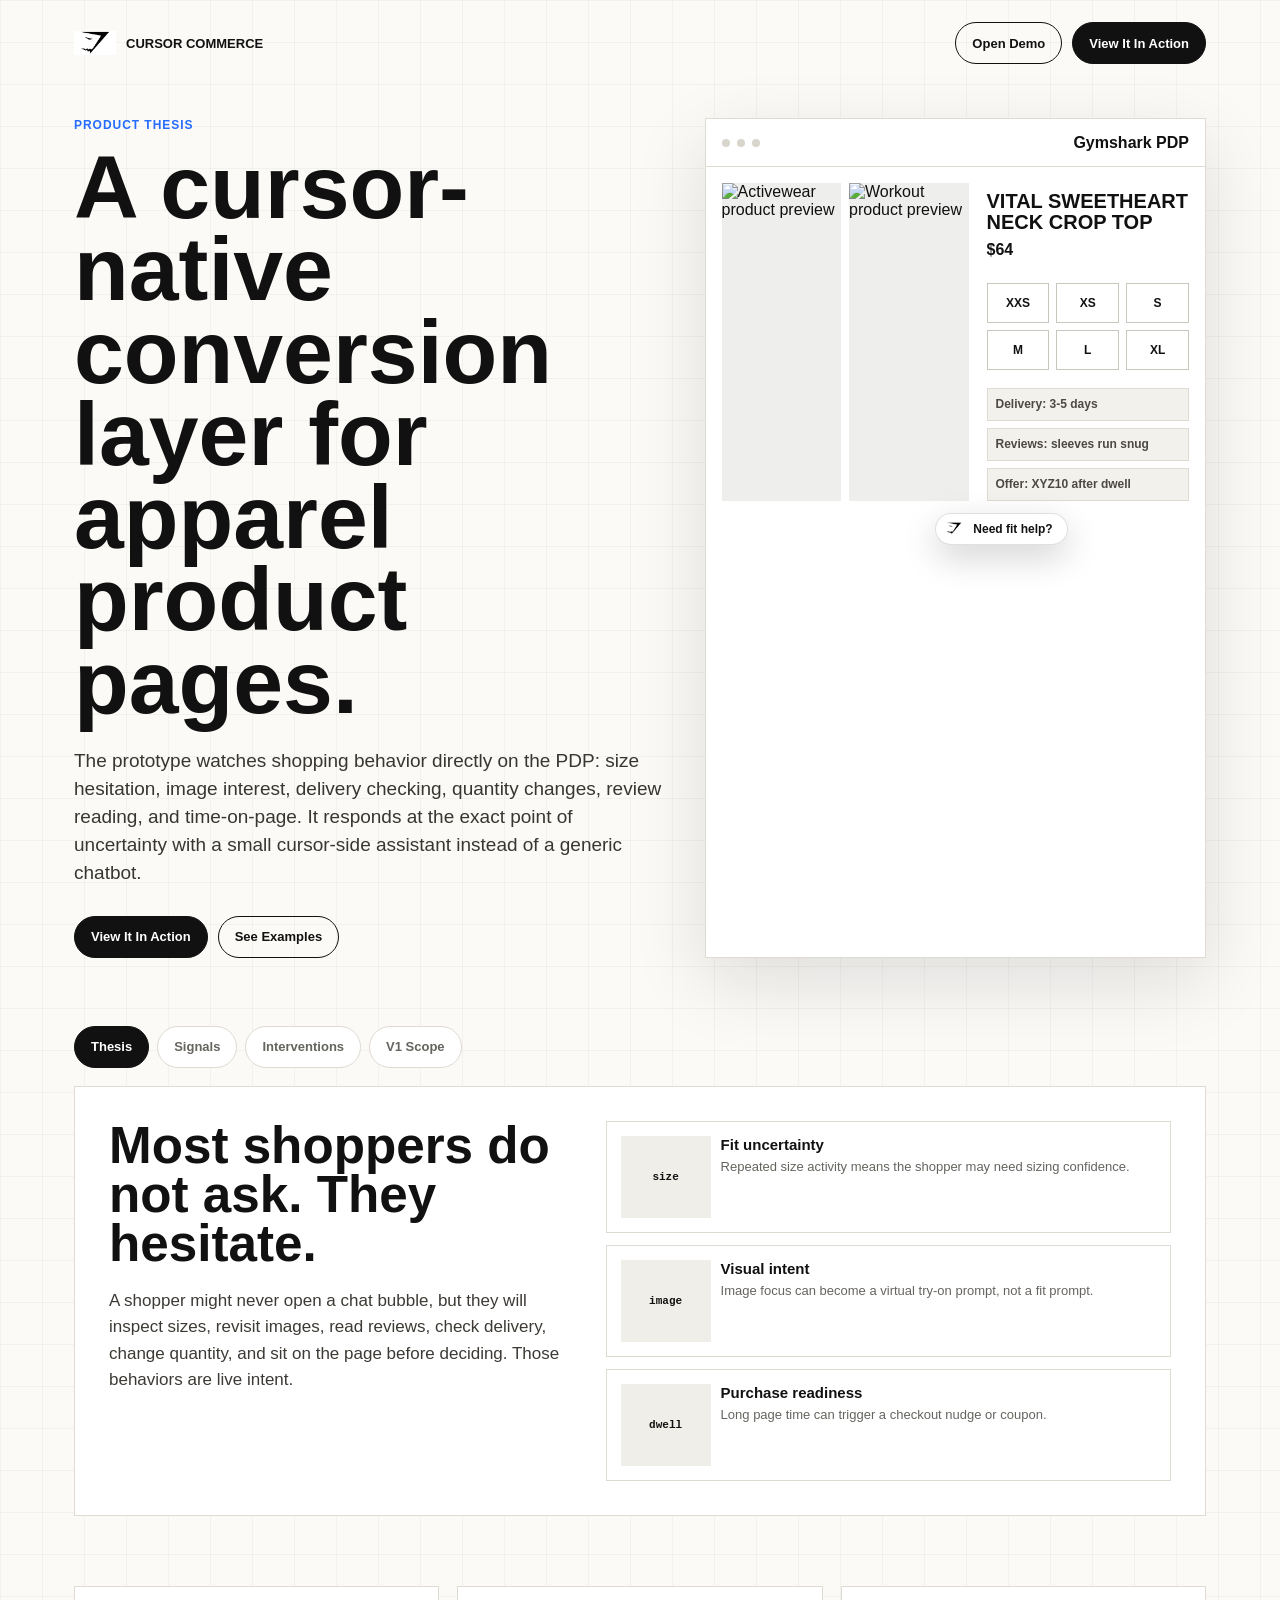
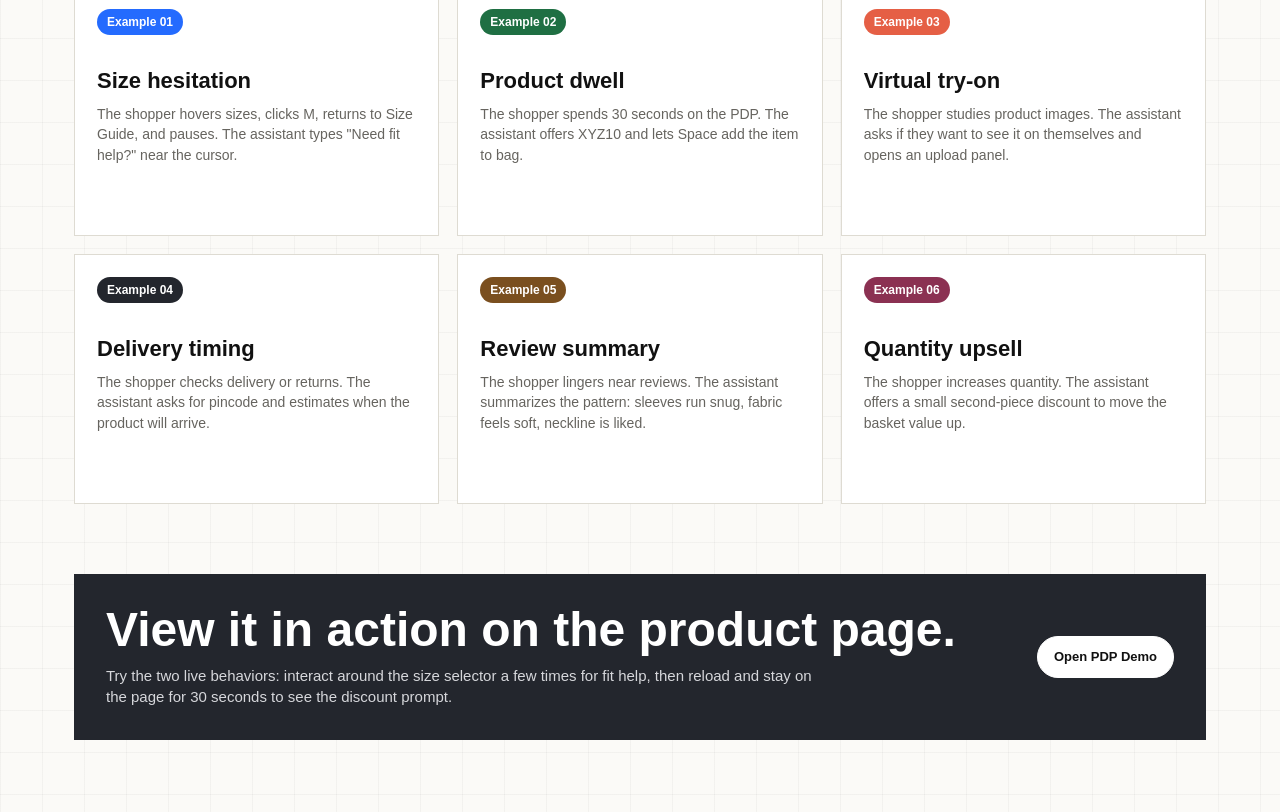
==== thesis.html @ b0675397 "Built MVP for cursor-native shopping assistant prototype with Codex" ====
<!doctype html>
<html lang="en">
  <head>
    <meta charset="utf-8" />
    <meta name="viewport" content="width=device-width, initial-scale=1" />
    <title>Cursor-Native Shopping Companion Thesis</title>
    <style>
      :root {
        --ink: #111111;
        --paper: #fbfaf7;
        --muted: #66645f;
        --line: #dedbd2;
        --blue: #246bfe;
        --green: #1f6f43;
        --coral: #e55f45;
        --charcoal: #23262d;
      }

      * {
        box-sizing: border-box;
      }

      body {
        background:
          linear-gradient(90deg, rgba(17, 17, 17, 0.035) 1px, transparent 1px),
          linear-gradient(rgba(17, 17, 17, 0.035) 1px, transparent 1px),
          var(--paper);
        background-size: 42px 42px;
        color: var(--ink);
        font-family: "Avenir Next", "Helvetica Neue", Helvetica, sans-serif;
        margin: 0;
      }

      a {
        color: inherit;
        text-decoration: none;
      }

      .shell {
        margin: 0 auto;
        max-width: 1180px;
        padding: 22px 24px 72px;
      }

      .nav {
        align-items: center;
        display: flex;
        justify-content: space-between;
        margin-bottom: 54px;
      }

      .brand {
        align-items: center;
        display: flex;
        gap: 10px;
        font-size: 13px;
        font-weight: 900;
        letter-spacing: 0;
        text-transform: uppercase;
      }

      .brand img {
        height: 28px;
        object-fit: contain;
        width: 42px;
      }

      .nav-actions {
        align-items: center;
        display: flex;
        gap: 10px;
      }

      .button {
        align-items: center;
        border: 1px solid var(--ink);
        border-radius: 999px;
        display: inline-flex;
        font-size: 13px;
        font-weight: 850;
        height: 42px;
        justify-content: center;
        letter-spacing: 0;
        padding: 0 16px;
      }

      .button.primary {
        background: var(--ink);
        color: #ffffff;
      }

      .hero {
        display: grid;
        gap: 42px;
        grid-template-columns: minmax(0, 1.08fr) minmax(320px, 0.92fr);
        margin-bottom: 68px;
      }

      .eyebrow {
        color: var(--blue);
        font-size: 12px;
        font-weight: 900;
        letter-spacing: 0.08em;
        margin: 0 0 14px;
        text-transform: uppercase;
      }

      h1 {
        font-size: clamp(46px, 7vw, 92px);
        letter-spacing: 0;
        line-height: 0.92;
        margin: 0;
        max-width: 850px;
      }

      .hero-copy {
        color: #383631;
        font-size: 19px;
        line-height: 1.48;
        margin: 24px 0 0;
        max-width: 710px;
      }

      .hero-actions {
        display: flex;
        flex-wrap: wrap;
        gap: 10px;
        margin-top: 28px;
      }

      .stage {
        background: #ffffff;
        border: 1px solid var(--line);
        box-shadow: 0 24px 70px rgba(17, 17, 17, 0.12);
        min-height: 500px;
        overflow: hidden;
        position: relative;
      }

      .stage-header {
        align-items: center;
        border-bottom: 1px solid var(--line);
        display: flex;
        height: 48px;
        justify-content: space-between;
        padding: 0 16px;
      }

      .dots {
        display: flex;
        gap: 7px;
      }

      .dots span {
        background: #d8d5cc;
        border-radius: 999px;
        height: 8px;
        width: 8px;
      }

      .stage-body {
        display: grid;
        gap: 18px;
        grid-template-columns: 1fr 0.82fr;
        padding: 16px;
      }

      .mini-gallery {
        display: grid;
        gap: 8px;
        grid-template-columns: 1fr 1fr;
      }

      .mini-shot {
        background: #eeeeec;
        min-height: 188px;
        overflow: hidden;
      }

      .mini-shot img {
        display: block;
        height: 100%;
        object-fit: cover;
        width: 100%;
      }

      .mini-details {
        padding-top: 8px;
      }

      .mini-details h2 {
        font-size: 20px;
        letter-spacing: 0;
        line-height: 1.05;
        margin: 0 0 8px;
        text-transform: uppercase;
      }

      .mini-price {
        font-weight: 900;
        margin-bottom: 24px;
      }

      .mini-sizes {
        display: grid;
        gap: 7px;
        grid-template-columns: repeat(3, 1fr);
      }

      .mini-sizes span {
        align-items: center;
        border: 1px solid #c9c6bd;
        display: flex;
        font-size: 12px;
        font-weight: 900;
        height: 40px;
        justify-content: center;
      }

      .stage-metrics {
        display: grid;
        gap: 7px;
        margin-top: 18px;
      }

      .stage-metrics span {
        background: #f3f1eb;
        border: 1px solid var(--line);
        color: #4c4943;
        display: block;
        font-size: 12px;
        font-weight: 750;
        line-height: 1.25;
        padding: 8px;
      }

      .companion-demo {
        align-items: center;
        background: #ffffff;
        border: 1px solid rgba(0, 0, 0, 0.12);
        border-radius: 999px;
        box-shadow: 0 12px 34px rgba(0, 0, 0, 0.18);
        display: flex;
        gap: 8px;
        left: 46%;
        padding: 6px 14px 6px 7px;
        position: absolute;
        top: 47%;
      }

      .companion-demo img {
        height: 18px;
        object-fit: contain;
        width: 22px;
      }

      .companion-demo span {
        font-size: 12px;
        font-weight: 850;
        white-space: nowrap;
      }

      .tabs {
        margin-bottom: 70px;
      }

      .tab-list {
        display: flex;
        flex-wrap: wrap;
        gap: 8px;
        margin-bottom: 18px;
      }

      .tab-button {
        background: #ffffff;
        border: 1px solid var(--line);
        border-radius: 999px;
        color: var(--muted);
        cursor: pointer;
        font: inherit;
        font-size: 13px;
        font-weight: 850;
        height: 42px;
        padding: 0 16px;
      }

      .tab-button[aria-selected="true"] {
        background: var(--ink);
        border-color: var(--ink);
        color: #ffffff;
      }

      .tab-panel {
        background: #ffffff;
        border: 1px solid var(--line);
        display: grid;
        gap: 34px;
        grid-template-columns: minmax(0, 0.9fr) minmax(320px, 1.1fr);
        min-height: 430px;
        padding: 34px;
      }

      .tab-panel[hidden] {
        display: none;
      }

      .tab-panel h2,
      .section-title {
        font-size: clamp(30px, 4vw, 54px);
        letter-spacing: 0;
        line-height: 0.96;
        margin: 0;
      }

      .tab-panel p {
        color: #3d3a35;
        font-size: 17px;
        line-height: 1.55;
        margin: 20px 0 0;
      }

      .example-grid {
        display: grid;
        gap: 12px;
      }

      .example {
        border: 1px solid var(--line);
        display: grid;
        gap: 10px;
        grid-template-columns: 90px 1fr;
        min-height: 94px;
        padding: 14px;
      }

      .example code {
        align-items: center;
        background: #f0eee8;
        color: var(--ink);
        display: flex;
        font-family: "SF Mono", Consolas, monospace;
        font-size: 11px;
        font-weight: 800;
        justify-content: center;
        letter-spacing: 0;
        text-align: center;
      }

      .example strong {
        display: block;
        font-size: 15px;
        margin-bottom: 5px;
      }

      .example span {
        color: var(--muted);
        display: block;
        font-size: 13px;
        line-height: 1.38;
      }

      .playbook {
        display: grid;
        gap: 18px;
        grid-template-columns: repeat(3, minmax(0, 1fr));
        margin-bottom: 70px;
      }

      .play-card {
        background: #ffffff;
        border: 1px solid var(--line);
        min-height: 250px;
        padding: 22px;
      }

      .play-card b {
        align-items: center;
        border-radius: 999px;
        color: #ffffff;
        display: inline-flex;
        font-size: 12px;
        height: 26px;
        justify-content: center;
        margin-bottom: 34px;
        padding: 0 10px;
      }

      .play-card:nth-child(1) b {
        background: var(--blue);
      }

      .play-card:nth-child(2) b {
        background: var(--green);
      }

      .play-card:nth-child(3) b {
        background: var(--coral);
      }

      .play-card:nth-child(4) b {
        background: var(--charcoal);
      }

      .play-card:nth-child(5) b {
        background: #7a4f1f;
      }

      .play-card:nth-child(6) b {
        background: #8b3152;
      }

      .play-card h3 {
        font-size: 22px;
        letter-spacing: 0;
        line-height: 1.05;
        margin: 0 0 12px;
      }

      .play-card p {
        color: var(--muted);
        font-size: 14px;
        line-height: 1.48;
        margin: 0;
      }

      .action-band {
        align-items: center;
        background: var(--charcoal);
        color: #ffffff;
        display: grid;
        gap: 24px;
        grid-template-columns: minmax(0, 1fr) auto;
        padding: 32px;
      }

      .action-band h2 {
        font-size: clamp(28px, 4vw, 48px);
        letter-spacing: 0;
        line-height: 0.98;
        margin: 0;
      }

      .action-band p {
        color: #d6d7db;
        font-size: 15px;
        line-height: 1.45;
        margin: 12px 0 0;
        max-width: 720px;
      }

      .action-band .button {
        background: #ffffff;
        border-color: #ffffff;
        color: var(--ink);
      }

      @media (max-width: 900px) {
        .hero,
        .tab-panel,
        .action-band {
          grid-template-columns: 1fr;
        }

        .playbook {
          grid-template-columns: 1fr;
        }

        h1 {
          font-size: 52px;
        }
      }

      @media (max-width: 640px) {
        .shell {
          padding: 18px 14px 44px;
        }

        .nav {
          align-items: flex-start;
          gap: 14px;
          margin-bottom: 40px;
        }

        .nav-actions {
          align-items: stretch;
          flex-direction: column;
        }

        .stage-body {
          grid-template-columns: 1fr;
        }

        .tab-panel {
          padding: 22px;
        }

        .example {
          grid-template-columns: 1fr;
        }
      }
    </style>
  </head>
  <body>
    <main class="shell">
      <nav class="nav">
        <a class="brand" href="./thesis.html">
          <img src="./assets/gymshark.png" alt="" />
          <span>Cursor Commerce</span>
        </a>
        <div class="nav-actions">
          <a class="button" href="./demo-apparel-page.html">Open Demo</a>
          <a class="button primary" href="#view-action">View It In Action</a>
        </div>
      </nav>

      <section class="hero">
        <div>
          <p class="eyebrow">Product thesis</p>
          <h1>A cursor-native conversion layer for apparel product pages.</h1>
          <p class="hero-copy">
            The prototype watches shopping behavior directly on the PDP: size hesitation, image interest, delivery
            checking, quantity changes, review reading, and time-on-page. It responds at the exact point of uncertainty
            with a small cursor-side assistant instead of a generic chatbot.
          </p>
          <div class="hero-actions">
            <a class="button primary" href="./demo-apparel-page.html">View It In Action</a>
            <a class="button" href="#examples">See Examples</a>
          </div>
        </div>

        <div class="stage" aria-label="Shopping companion interface preview">
          <div class="stage-header">
            <div class="dots"><span></span><span></span><span></span></div>
            <strong>Gymshark PDP</strong>
          </div>
          <div class="stage-body">
            <div class="mini-gallery">
              <div class="mini-shot">
                <img alt="Activewear product preview" src="https://images.unsplash.com/photo-1518310383802-640c2de311b2?auto=format&fit=crop&w=640&q=80" />
              </div>
              <div class="mini-shot">
                <img alt="Workout product preview" src="https://images.unsplash.com/photo-1518611012118-696072aa579a?auto=format&fit=crop&w=640&q=80" />
              </div>
            </div>
            <div class="mini-details">
              <h2>Vital Sweetheart Neck Crop Top</h2>
              <div class="mini-price">$64</div>
              <div class="mini-sizes">
                <span>XXS</span>
                <span>XS</span>
                <span>S</span>
                <span>M</span>
                <span>L</span>
                <span>XL</span>
              </div>
              <div class="stage-metrics">
                <span>Delivery: 3-5 days</span>
                <span>Reviews: sleeves run snug</span>
                <span>Offer: XYZ10 after dwell</span>
              </div>
            </div>
          </div>
          <div class="companion-demo">
            <img src="./assets/gymshark.png" alt="" />
            <span>Need fit help?</span>
          </div>
        </div>
      </section>

      <section class="tabs" aria-label="Product thesis tabs">
        <div class="tab-list" role="tablist">
          <button class="tab-button" type="button" role="tab" aria-selected="true" aria-controls="tab-thesis" id="tab-button-thesis">Thesis</button>
          <button class="tab-button" type="button" role="tab" aria-selected="false" aria-controls="tab-signals" id="tab-button-signals">Signals</button>
          <button class="tab-button" type="button" role="tab" aria-selected="false" aria-controls="tab-interventions" id="tab-button-interventions">Interventions</button>
          <button class="tab-button" type="button" role="tab" aria-selected="false" aria-controls="tab-v1" id="tab-button-v1">V1 Scope</button>
        </div>

        <section class="tab-panel" id="tab-thesis" role="tabpanel" aria-labelledby="tab-button-thesis">
          <div>
            <h2>Most shoppers do not ask. They hesitate.</h2>
            <p>
              A shopper might never open a chat bubble, but they will inspect sizes, revisit images, read reviews,
              check delivery, change quantity, and sit on the page before deciding. Those behaviors are live intent.
            </p>
          </div>
          <div class="example-grid">
            <div class="example">
              <code>size</code>
              <div><strong>Fit uncertainty</strong><span>Repeated size activity means the shopper may need sizing confidence.</span></div>
            </div>
            <div class="example">
              <code>image</code>
              <div><strong>Visual intent</strong><span>Image focus can become a virtual try-on prompt, not a fit prompt.</span></div>
            </div>
            <div class="example">
              <code>dwell</code>
              <div><strong>Purchase readiness</strong><span>Long page time can trigger a checkout nudge or coupon.</span></div>
            </div>
          </div>
        </section>

        <section class="tab-panel" id="tab-signals" role="tabpanel" aria-labelledby="tab-button-signals" hidden>
          <div>
            <h2>The PDP is a map of intent signals.</h2>
            <p>
              We do not need screen vision for the first version. DOM events tell us enough: size hovers, image
              interest, delivery checks, quantity changes, review reading, and product dwell.
            </p>
          </div>
          <div class="example-grid">
            <div class="example">
              <code>size</code>
              <div><strong>Repeated size events</strong><span>Hover XS, click M, open Size Guide. Trigger fit help only inside this area.</span></div>
            </div>
            <div class="example">
              <code>try-on</code>
              <div><strong>Image focus</strong><span>Hover or click product images. Ask if they want to see the item on themselves.</span></div>
            </div>
            <div class="example">
              <code>ship</code>
              <div><strong>Delivery uncertainty</strong><span>Prompt for pincode when the shopper checks delivery or returns.</span></div>
            </div>
            <div class="example">
              <code>time</code>
              <div><strong>30-second product dwell</strong><span>If the shopper stays, offer a light discount nudge with XYZ10.</span></div>
            </div>
            <div class="example">
              <code>qty</code>
              <div><strong>Quantity change</strong><span>If they move to two pieces, offer a second-item discount.</span></div>
            </div>
          </div>
        </section>

        <section class="tab-panel" id="tab-interventions" role="tabpanel" aria-labelledby="tab-button-interventions" hidden>
          <div>
            <h2>Each intervention belongs to one zone.</h2>
            <p>
              The assistant should feel like a retail associate who knows when to speak softly. It should not interrupt
              every click, image view, or scroll. The message must match the part of the page the shopper is using.
            </p>
          </div>
          <div class="example-grid">
            <div class="example">
              <code>fit</code>
              <div><strong>"Need fit help?"</strong><span>Appears only after repeated behavior around size selectors or the size guide.</span></div>
            </div>
            <div class="example">
              <code>try-on</code>
              <div><strong>"Want to see it on yourself?"</strong><span>Appears around product images, then opens upload-based try-on.</span></div>
            </div>
            <div class="example">
              <code>offer</code>
              <div><strong>"Take XYZ10 for 10% off."</strong><span>Appears after 30 seconds on the page, then Space adds the product to bag.</span></div>
            </div>
            <div class="example">
              <code>ship</code>
              <div><strong>"Check delivery timing?"</strong><span>Appears around delivery/returns and asks for pincode.</span></div>
            </div>
            <div class="example">
              <code>review</code>
              <div><strong>"Want the review pattern?"</strong><span>Summarizes common fit complaints and quality signals.</span></div>
            </div>
          </div>
        </section>

        <section class="tab-panel" id="tab-v1" role="tabpanel" aria-labelledby="tab-button-v1" hidden>
          <div>
            <h2>Scope it as a sequence of buying moments.</h2>
            <p>
              The first version should prove that the assistant can wait, notice, and intervene with the right action.
              From there, expand by adding one more shopper uncertainty at a time.
            </p>
          </div>
          <div class="example-grid">
            <div class="example">
              <code>V1</code>
              <div><strong>Size help</strong><span>Repeated size-area behavior opens fit guidance through the assistant drawer.</span></div>
            </div>
            <div class="example">
              <code>V1</code>
              <div><strong>Try-on prompt</strong><span>Product image attention opens a local upload preview for virtual try-on.</span></div>
            </div>
            <div class="example">
              <code>V1</code>
              <div><strong>Discount after dwell</strong><span>30 seconds on the product page triggers XYZ10 and Space adds to bag.</span></div>
            </div>
            <div class="example">
              <code>V2</code>
              <div><strong>Delivery, review, quantity</strong><span>Add pincode timing, review summaries, and second-item upsell prompts.</span></div>
            </div>
          </div>
        </section>
      </section>

      <section class="playbook" id="examples">
        <article class="play-card">
          <b>Example 01</b>
          <h3>Size hesitation</h3>
          <p>The shopper hovers sizes, clicks M, returns to Size Guide, and pauses. The assistant types "Need fit help?" near the cursor.</p>
        </article>
        <article class="play-card">
          <b>Example 02</b>
          <h3>Product dwell</h3>
          <p>The shopper spends 30 seconds on the PDP. The assistant offers XYZ10 and lets Space add the item to bag.</p>
        </article>
        <article class="play-card">
          <b>Example 03</b>
          <h3>Virtual try-on</h3>
          <p>The shopper studies product images. The assistant asks if they want to see it on themselves and opens an upload panel.</p>
        </article>
        <article class="play-card">
          <b>Example 04</b>
          <h3>Delivery timing</h3>
          <p>The shopper checks delivery or returns. The assistant asks for pincode and estimates when the product will arrive.</p>
        </article>
        <article class="play-card">
          <b>Example 05</b>
          <h3>Review summary</h3>
          <p>The shopper lingers near reviews. The assistant summarizes the pattern: sleeves run snug, fabric feels soft, neckline is liked.</p>
        </article>
        <article class="play-card">
          <b>Example 06</b>
          <h3>Quantity upsell</h3>
          <p>The shopper increases quantity. The assistant offers a small second-piece discount to move the basket value up.</p>
        </article>
      </section>

      <section class="action-band" id="view-action">
        <div>
          <h2>View it in action on the product page.</h2>
          <p>
            Try the two live behaviors: interact around the size selector a few times for fit help, then reload and stay
            on the page for 30 seconds to see the discount prompt.
          </p>
        </div>
        <a class="button" href="./demo-apparel-page.html">Open PDP Demo</a>
      </section>
    </main>

    <script>
      const tabButtons = [...document.querySelectorAll(".tab-button")];
      const panels = [...document.querySelectorAll(".tab-panel")];

      tabButtons.forEach((button) => {
        button.addEventListener("click", () => {
          tabButtons.forEach((item) => item.setAttribute("aria-selected", String(item === button)));
          panels.forEach((panel) => {
            panel.hidden = panel.id !== button.getAttribute("aria-controls");
          });
        });
      });
    </script>
  </body>
</html>
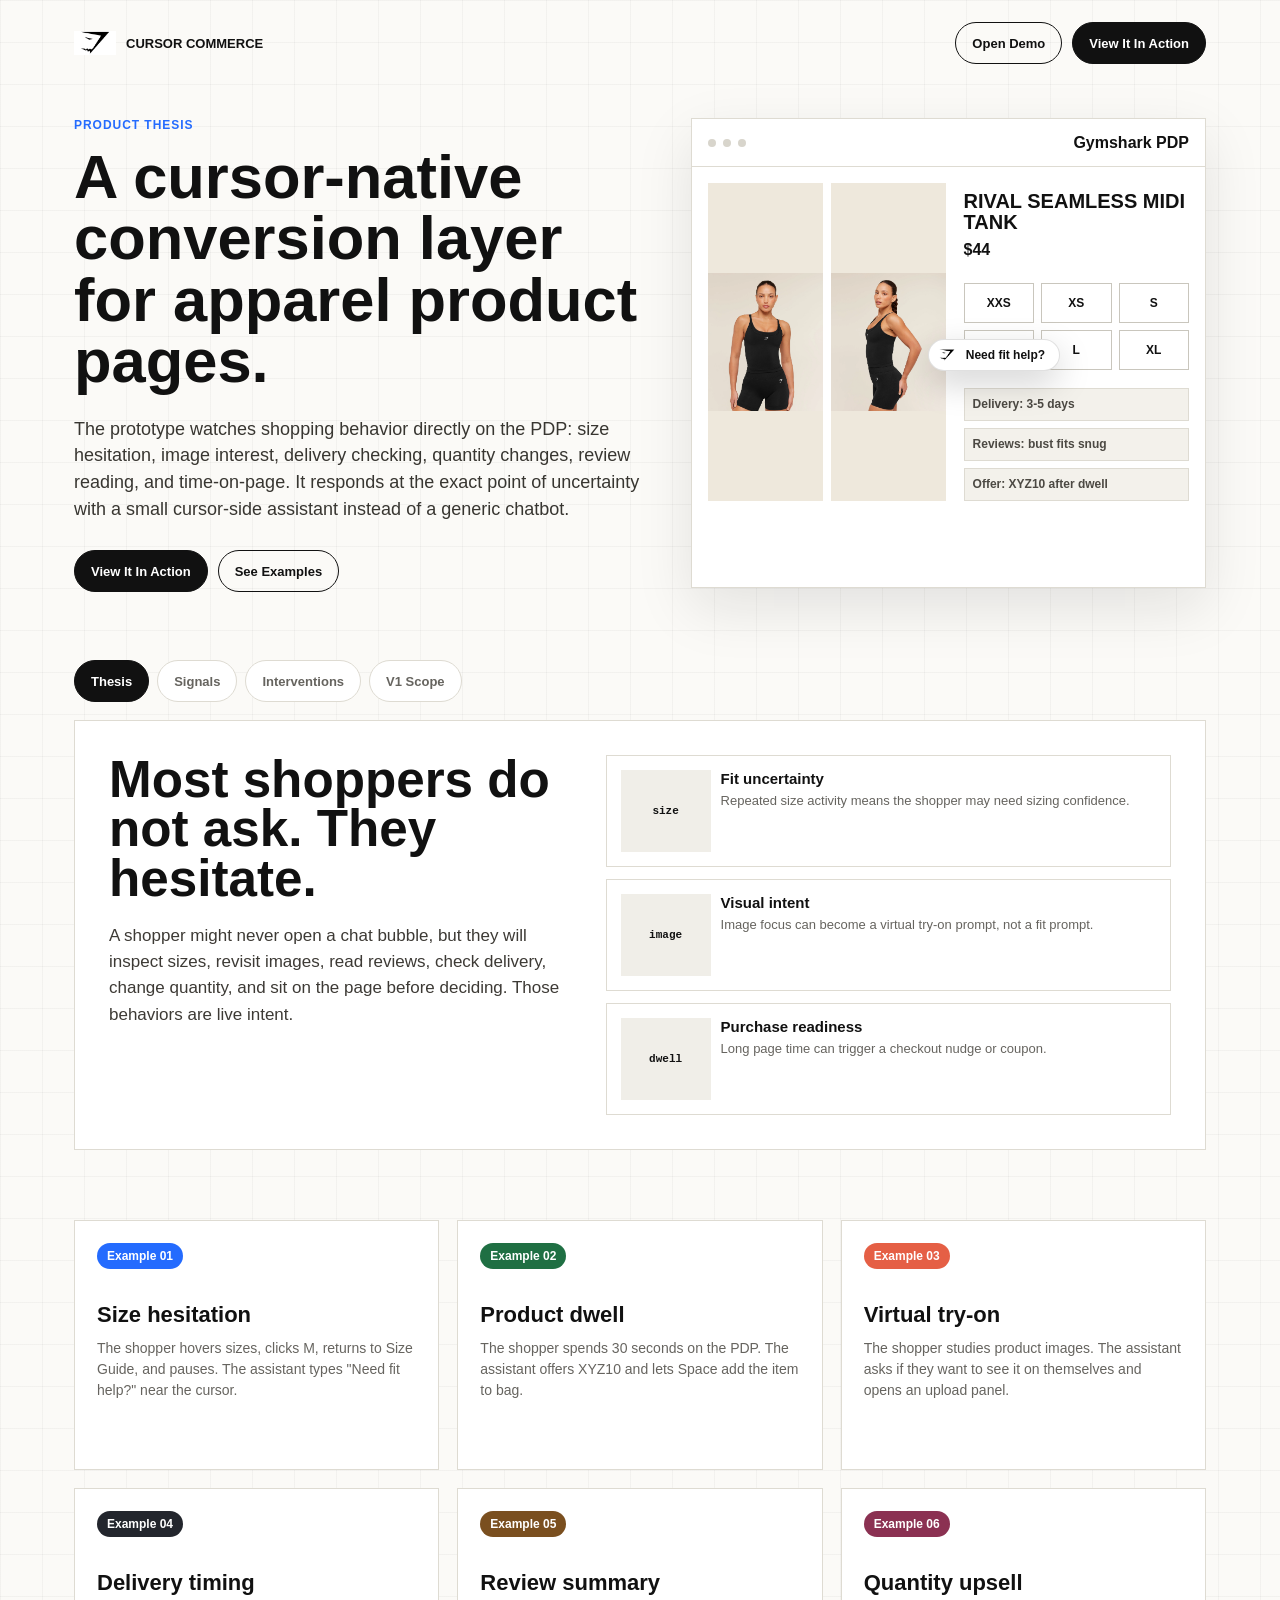
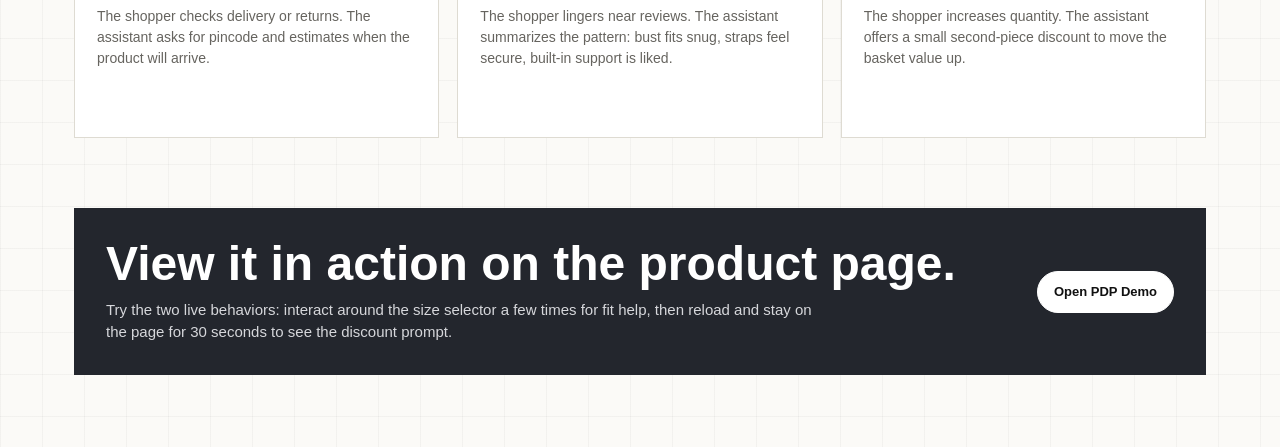
==== commit 361df880: "I found the issue: Vercel deployed successfully, but the repo had no /index.html or root route, so c" ====
--- a/thesis.html
+++ b/thesis.html
@@ -91,8 +91,9 @@
 
       .hero {
         display: grid;
-        gap: 42px;
-        grid-template-columns: minmax(0, 1.08fr) minmax(320px, 0.92fr);
+        align-items: start;
+        gap: 44px;
+        grid-template-columns: minmax(0, 1fr) minmax(340px, 0.9fr);
         margin-bottom: 68px;
       }
 
@@ -106,19 +107,19 @@
       }
 
       h1 {
-        font-size: clamp(46px, 7vw, 92px);
+        font-size: clamp(38px, 4.8vw, 64px);
         letter-spacing: 0;
-        line-height: 0.92;
+        line-height: 1;
         margin: 0;
-        max-width: 850px;
+        max-width: 760px;
       }
 
       .hero-copy {
         color: #383631;
-        font-size: 19px;
+        font-size: 18px;
         line-height: 1.48;
         margin: 24px 0 0;
-        max-width: 710px;
+        max-width: 660px;
       }
 
       .hero-actions {
@@ -131,8 +132,8 @@
       .stage {
         background: #ffffff;
         border: 1px solid var(--line);
-        box-shadow: 0 24px 70px rgba(17, 17, 17, 0.12);
-        min-height: 500px;
+        box-shadow: 0 20px 54px rgba(17, 17, 17, 0.1);
+        min-height: 470px;
         overflow: hidden;
         position: relative;
       }
@@ -161,7 +162,7 @@
       .stage-body {
         display: grid;
         gap: 18px;
-        grid-template-columns: 1fr 0.82fr;
+        grid-template-columns: 0.95fr 0.9fr;
         padding: 16px;
       }
 
@@ -172,15 +173,15 @@
       }
 
       .mini-shot {
-        background: #eeeeec;
-        min-height: 188px;
+        background: #eee8dc;
+        min-height: 206px;
         overflow: hidden;
       }
 
       .mini-shot img {
         display: block;
         height: 100%;
-        object-fit: cover;
+        object-fit: contain;
         width: 100%;
       }
 
@@ -466,7 +467,7 @@
         }
 
         h1 {
-          font-size: 52px;
+          font-size: 44px;
         }
       }
 
@@ -536,15 +537,15 @@
           <div class="stage-body">
             <div class="mini-gallery">
               <div class="mini-shot">
-                <img alt="Activewear product preview" src="https://images.unsplash.com/photo-1518310383802-640c2de311b2?auto=format&fit=crop&w=640&q=80" />
+                <img alt="Black Rival Seamless Midi Tank front preview" src="./assets/rival-tank-front.webp" />
               </div>
               <div class="mini-shot">
-                <img alt="Workout product preview" src="https://images.unsplash.com/photo-1518611012118-696072aa579a?auto=format&fit=crop&w=640&q=80" />
+                <img alt="Black Rival Seamless Midi Tank side preview" src="./assets/rival-tank-side.webp" />
               </div>
             </div>
             <div class="mini-details">
-              <h2>Vital Sweetheart Neck Crop Top</h2>
-              <div class="mini-price">$64</div>
+              <h2>Rival Seamless Midi Tank</h2>
+              <div class="mini-price">$44</div>
               <div class="mini-sizes">
                 <span>XXS</span>
                 <span>XS</span>
@@ -555,7 +556,7 @@
               </div>
               <div class="stage-metrics">
                 <span>Delivery: 3-5 days</span>
-                <span>Reviews: sleeves run snug</span>
+                <span>Reviews: bust fits snug</span>
                 <span>Offer: XYZ10 after dwell</span>
               </div>
             </div>
@@ -716,7 +717,7 @@
         <article class="play-card">
           <b>Example 05</b>
           <h3>Review summary</h3>
-          <p>The shopper lingers near reviews. The assistant summarizes the pattern: sleeves run snug, fabric feels soft, neckline is liked.</p>
+          <p>The shopper lingers near reviews. The assistant summarizes the pattern: bust fits snug, straps feel secure, built-in support is liked.</p>
         </article>
         <article class="play-card">
           <b>Example 06</b>
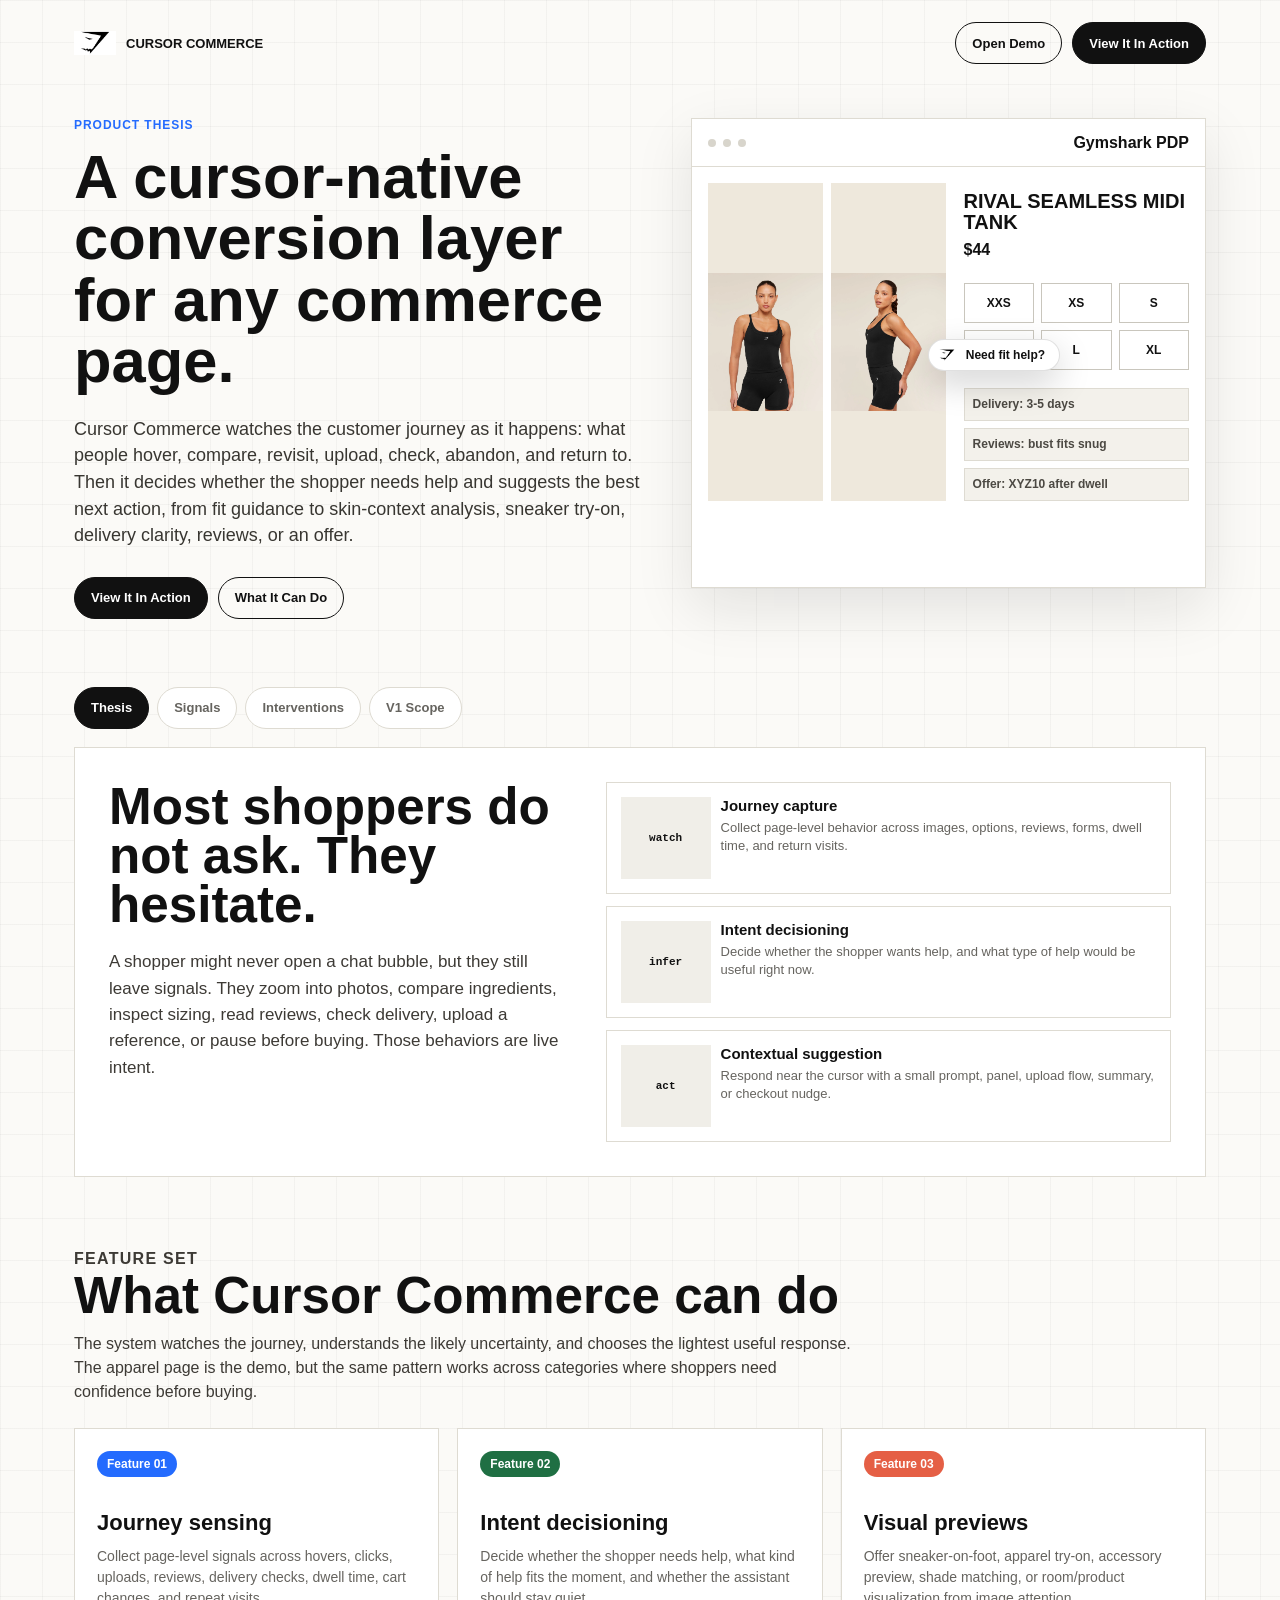
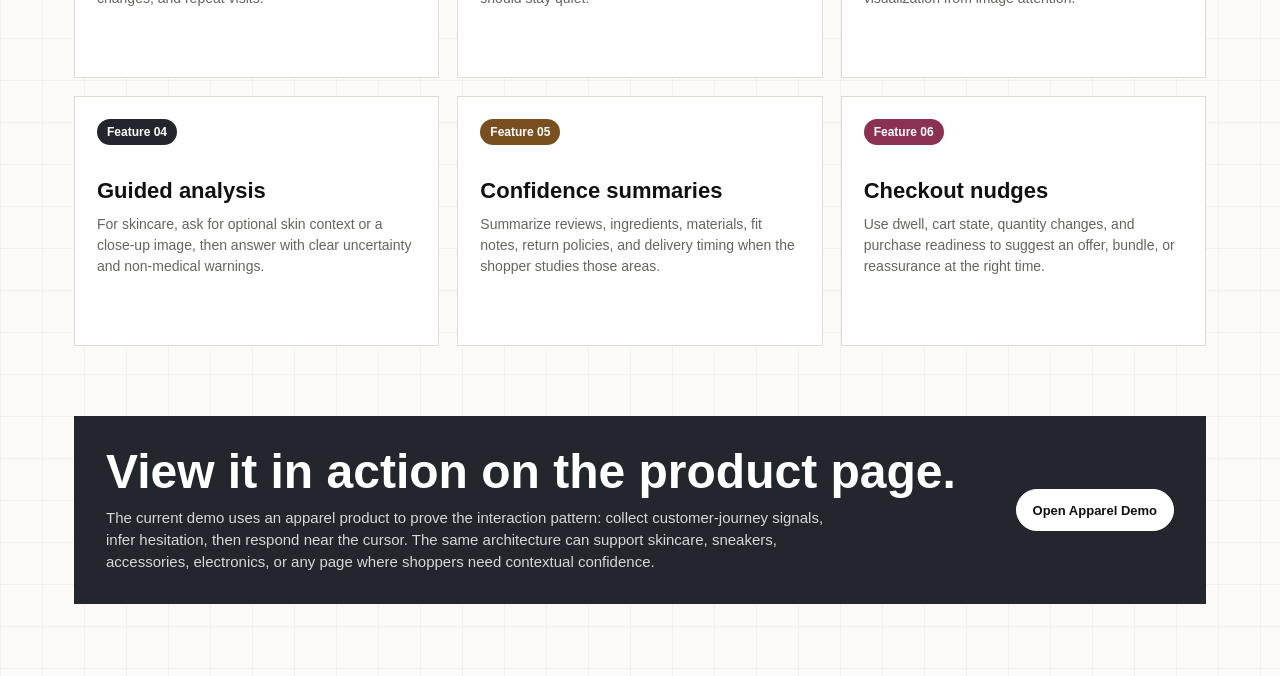
==== commit 621f9470: "Updated the content for the thesis, but the VTON is still not functional." ====
--- a/thesis.html
+++ b/thesis.html
@@ -360,6 +360,27 @@
         line-height: 1.38;
       }
 
+      .section-kicker {
+        color: var(--blue);
+        font-size: 12px;
+        font-weight: 900;
+        letter-spacing: 0.08em;
+        margin: 0 0 10px;
+        text-transform: uppercase;
+      }
+
+      .section-intro {
+        margin: 0 0 24px;
+        max-width: 780px;
+      }
+
+      .section-intro p {
+        color: #3d3a35;
+        font-size: 16px;
+        line-height: 1.5;
+        margin: 12px 0 0;
+      }
+
       .playbook {
         display: grid;
         gap: 18px;
@@ -517,15 +538,15 @@
       <section class="hero">
         <div>
           <p class="eyebrow">Product thesis</p>
-          <h1>A cursor-native conversion layer for apparel product pages.</h1>
+          <h1>A cursor-native conversion layer for any commerce page.</h1>
           <p class="hero-copy">
-            The prototype watches shopping behavior directly on the PDP: size hesitation, image interest, delivery
-            checking, quantity changes, review reading, and time-on-page. It responds at the exact point of uncertainty
-            with a small cursor-side assistant instead of a generic chatbot.
+            Cursor Commerce watches the customer journey as it happens: what people hover, compare, revisit, upload,
+            check, abandon, and return to. Then it decides whether the shopper needs help and suggests the best next
+            action, from fit guidance to skin-context analysis, sneaker try-on, delivery clarity, reviews, or an offer.
           </p>
           <div class="hero-actions">
             <a class="button primary" href="./demo-apparel-page.html">View It In Action</a>
-            <a class="button" href="#examples">See Examples</a>
+            <a class="button" href="#features">What It Can Do</a>
           </div>
         </div>
 
@@ -580,86 +601,89 @@
           <div>
             <h2>Most shoppers do not ask. They hesitate.</h2>
             <p>
-              A shopper might never open a chat bubble, but they will inspect sizes, revisit images, read reviews,
-              check delivery, change quantity, and sit on the page before deciding. Those behaviors are live intent.
+              A shopper might never open a chat bubble, but they still leave signals. They zoom into photos, compare
+              ingredients, inspect sizing, read reviews, check delivery, upload a reference, or pause before buying.
+              Those behaviors are live intent.
             </p>
           </div>
           <div class="example-grid">
             <div class="example">
-              <code>size</code>
-              <div><strong>Fit uncertainty</strong><span>Repeated size activity means the shopper may need sizing confidence.</span></div>
-            </div>
-            <div class="example">
-              <code>image</code>
-              <div><strong>Visual intent</strong><span>Image focus can become a virtual try-on prompt, not a fit prompt.</span></div>
-            </div>
-            <div class="example">
-              <code>dwell</code>
-              <div><strong>Purchase readiness</strong><span>Long page time can trigger a checkout nudge or coupon.</span></div>
+              <code>watch</code>
+              <div><strong>Journey capture</strong><span>Collect page-level behavior across images, options, reviews, forms, dwell time, and return visits.</span></div>
+            </div>
+            <div class="example">
+              <code>infer</code>
+              <div><strong>Intent decisioning</strong><span>Decide whether the shopper wants help, and what type of help would be useful right now.</span></div>
+            </div>
+            <div class="example">
+              <code>act</code>
+              <div><strong>Contextual suggestion</strong><span>Respond near the cursor with a small prompt, panel, upload flow, summary, or checkout nudge.</span></div>
             </div>
           </div>
         </section>
 
         <section class="tab-panel" id="tab-signals" role="tabpanel" aria-labelledby="tab-button-signals" hidden>
           <div>
-            <h2>The PDP is a map of intent signals.</h2>
+            <h2>The page is a map of customer journey signals.</h2>
             <p>
-              We do not need screen vision for the first version. DOM events tell us enough: size hovers, image
-              interest, delivery checks, quantity changes, review reading, and product dwell.
+              For the first version, DOM events are enough to build useful context: option hovers, image interest,
+              delivery checks, review reading, form interaction, quantity changes, repeated visits, and page dwell.
+              Sensitive uploads, such as skin or body photos, should be explicit and optional.
             </p>
           </div>
           <div class="example-grid">
             <div class="example">
-              <code>size</code>
-              <div><strong>Repeated size events</strong><span>Hover XS, click M, open Size Guide. Trigger fit help only inside this area.</span></div>
-            </div>
-            <div class="example">
-              <code>try-on</code>
-              <div><strong>Image focus</strong><span>Hover or click product images. Ask if they want to see the item on themselves.</span></div>
-            </div>
-            <div class="example">
-              <code>ship</code>
-              <div><strong>Delivery uncertainty</strong><span>Prompt for pincode when the shopper checks delivery or returns.</span></div>
+              <code>page</code>
+              <div><strong>Behavior stream</strong><span>Capture where the shopper slows down, compares, opens panels, clicks options, and returns.</span></div>
+            </div>
+            <div class="example">
+              <code>media</code>
+              <div><strong>Visual attention</strong><span>Image focus can trigger sneaker-on-foot, apparel try-on, color matching, or product detail help.</span></div>
+            </div>
+            <div class="example">
+              <code>input</code>
+              <div><strong>Optional context</strong><span>Ask for a skin close-up, foot photo, room image, or preference quiz only when it improves the answer.</span></div>
             </div>
             <div class="example">
               <code>time</code>
-              <div><strong>30-second product dwell</strong><span>If the shopper stays, offer a light discount nudge with XYZ10.</span></div>
-            </div>
-            <div class="example">
-              <code>qty</code>
-              <div><strong>Quantity change</strong><span>If they move to two pieces, offer a second-item discount.</span></div>
+              <div><strong>Dwell and return</strong><span>If the shopper stays, returns, or hesitates before checkout, move from education to decision support.</span></div>
+            </div>
+            <div class="example">
+              <code>cart</code>
+              <div><strong>Commercial moment</strong><span>Quantity changes, cart pauses, and checkout exits can trigger bundles, offers, or reassurance.</span></div>
             </div>
           </div>
         </section>
 
         <section class="tab-panel" id="tab-interventions" role="tabpanel" aria-labelledby="tab-button-interventions" hidden>
           <div>
-            <h2>Each intervention belongs to one zone.</h2>
+            <h2>Each intervention belongs to one uncertainty.</h2>
             <p>
               The assistant should feel like a retail associate who knows when to speak softly. It should not interrupt
-              every click, image view, or scroll. The message must match the part of the page the shopper is using.
+              every click, image view, or scroll. The message must match the shopper's current uncertainty, and include
+              caution where the answer may be wrong or subjective.
             </p>
           </div>
           <div class="example-grid">
             <div class="example">
               <code>fit</code>
-              <div><strong>"Need fit help?"</strong><span>Appears only after repeated behavior around size selectors or the size guide.</span></div>
+              <div><strong>"Need fit help?"</strong><span>For apparel or sneakers, appears after repeated size behavior or fit-guide activity.</span></div>
+            </div>
+            <div class="example">
+              <code>skin</code>
+              <div><strong>"Want skin-context help?"</strong><span>For skincare, asks for an optional close-up and warns that analysis can be imperfect.</span></div>
             </div>
             <div class="example">
               <code>try-on</code>
-              <div><strong>"Want to see it on yourself?"</strong><span>Appears around product images, then opens upload-based try-on.</span></div>
+              <div><strong>"See it on you?"</strong><span>For sneakers, eyewear, apparel, or accessories, opens a visual preview or upload flow.</span></div>
+            </div>
+            <div class="example">
+              <code>match</code>
+              <div><strong>"Compare ingredients or materials?"</strong><span>Summarizes formulas, specs, reviews, compatibility, and tradeoffs.</span></div>
             </div>
             <div class="example">
               <code>offer</code>
-              <div><strong>"Take XYZ10 for 10% off."</strong><span>Appears after 30 seconds on the page, then Space adds the product to bag.</span></div>
-            </div>
-            <div class="example">
-              <code>ship</code>
-              <div><strong>"Check delivery timing?"</strong><span>Appears around delivery/returns and asks for pincode.</span></div>
-            </div>
-            <div class="example">
-              <code>review</code>
-              <div><strong>"Want the review pattern?"</strong><span>Summarizes common fit complaints and quality signals.</span></div>
+              <div><strong>"Ready for a small nudge?"</strong><span>Uses dwell, cart state, and purchase readiness to suggest an offer or bundle.</span></div>
             </div>
           </div>
         </section>
@@ -669,60 +693,71 @@
             <h2>Scope it as a sequence of buying moments.</h2>
             <p>
               The first version should prove that the assistant can wait, notice, and intervene with the right action.
-              From there, expand by adding one more shopper uncertainty at a time.
+              Start with apparel because it is easy to demo, then expand by adding one more product-category
+              uncertainty at a time.
             </p>
           </div>
           <div class="example-grid">
             <div class="example">
               <code>V1</code>
-              <div><strong>Size help</strong><span>Repeated size-area behavior opens fit guidance through the assistant drawer.</span></div>
+              <div><strong>Journey data layer</strong><span>Collect lightweight page events and map them into shopper intent states.</span></div>
             </div>
             <div class="example">
               <code>V1</code>
-              <div><strong>Try-on prompt</strong><span>Product image attention opens a local upload preview for virtual try-on.</span></div>
+              <div><strong>Decision layer</strong><span>Decide whether to stay quiet, educate, summarize, ask for context, or push toward checkout.</span></div>
             </div>
             <div class="example">
               <code>V1</code>
-              <div><strong>Discount after dwell</strong><span>30 seconds on the product page triggers XYZ10 and Space adds to bag.</span></div>
+              <div><strong>Apparel demo</strong><span>Repeated size-area behavior opens fit guidance through the assistant drawer.</span></div>
             </div>
             <div class="example">
               <code>V2</code>
-              <div><strong>Delivery, review, quantity</strong><span>Add pincode timing, review summaries, and second-item upsell prompts.</span></div>
+              <div><strong>Category expansion</strong><span>Add skincare analysis, sneaker try-on, review summaries, bundles, and delivery reassurance.</span></div>
             </div>
           </div>
         </section>
       </section>
 
-      <section class="playbook" id="examples">
+      <section class="section-intro" id="features">
+        <p class="section-kicker">Feature set</p>
+        <h2 class="section-title">What Cursor Commerce can do</h2>
+        <p>
+          The system watches the journey, understands the likely uncertainty, and chooses the lightest useful response.
+          The apparel page is the demo, but the same pattern works across categories where shoppers need confidence
+          before buying.
+        </p>
+      </section>
+
+      <section class="playbook" aria-label="Cursor Commerce feature set">
         <article class="play-card">
-          <b>Example 01</b>
-          <h3>Size hesitation</h3>
-          <p>The shopper hovers sizes, clicks M, returns to Size Guide, and pauses. The assistant types "Need fit help?" near the cursor.</p>
+          <b>Feature 01</b>
+          <h3>Journey sensing</h3>
+          <p>Collect page-level signals across hovers, clicks, uploads, reviews, delivery checks, dwell time, cart changes, and repeat visits.</p>
         </article>
         <article class="play-card">
-          <b>Example 02</b>
-          <h3>Product dwell</h3>
-          <p>The shopper spends 30 seconds on the PDP. The assistant offers XYZ10 and lets Space add the item to bag.</p>
+          <b>Feature 02</b>
+          <h3>Intent decisioning</h3>
+          <p>Decide whether the shopper needs help, what kind of help fits the moment, and whether the assistant should stay quiet.</p>
         </article>
         <article class="play-card">
-          <b>Example 03</b>
-          <h3>Virtual try-on</h3>
-          <p>The shopper studies product images. The assistant asks if they want to see it on themselves and opens an upload panel.</p>
+          <b>Feature 03</b>
+          <h3>Visual previews</h3>
+          <p>Offer sneaker-on-foot, apparel try-on, accessory preview, shade matching, or room/product visualization from image attention.</p>
         </article>
         <article class="play-card">
-          <b>Example 04</b>
-          <h3>Delivery timing</h3>
-          <p>The shopper checks delivery or returns. The assistant asks for pincode and estimates when the product will arrive.</p>
+          <b>Feature 04</b>
+          <h3>Guided analysis</h3>
+          <p>For skincare, ask for optional skin context or a close-up image, then answer with clear uncertainty and non-medical warnings.</p>
         </article>
         <article class="play-card">
-          <b>Example 05</b>
-          <h3>Review summary</h3>
-          <p>The shopper lingers near reviews. The assistant summarizes the pattern: bust fits snug, straps feel secure, built-in support is liked.</p>
+          <b>Feature 05</b>
+          <h3>Confidence summaries</h3>
+          <p>Summarize reviews, ingredients, materials, fit notes, return policies, and delivery timing when the shopper studies those areas.</p>
         </article>
         <article class="play-card">
-          <b>Example 06</b>
-          <h3>Quantity upsell</h3>
-          <p>The shopper increases quantity. The assistant offers a small second-piece discount to move the basket value up.</p>
+          <b>Feature 06</b>
+          <h3>Checkout nudges</h3>
+          <p>Use dwell, cart state, quantity changes, and purchase readiness to suggest an offer, bundle, or reassurance at the right time.</p>
         </article>
       </section>
 
@@ -730,11 +765,12 @@
         <div>
           <h2>View it in action on the product page.</h2>
           <p>
-            Try the two live behaviors: interact around the size selector a few times for fit help, then reload and stay
-            on the page for 30 seconds to see the discount prompt.
+            The current demo uses an apparel product to prove the interaction pattern: collect customer-journey signals,
+            infer hesitation, then respond near the cursor. The same architecture can support skincare, sneakers,
+            accessories, electronics, or any page where shoppers need contextual confidence.
           </p>
         </div>
-        <a class="button" href="./demo-apparel-page.html">Open PDP Demo</a>
+        <a class="button" href="./demo-apparel-page.html">Open Apparel Demo</a>
       </section>
     </main>
 
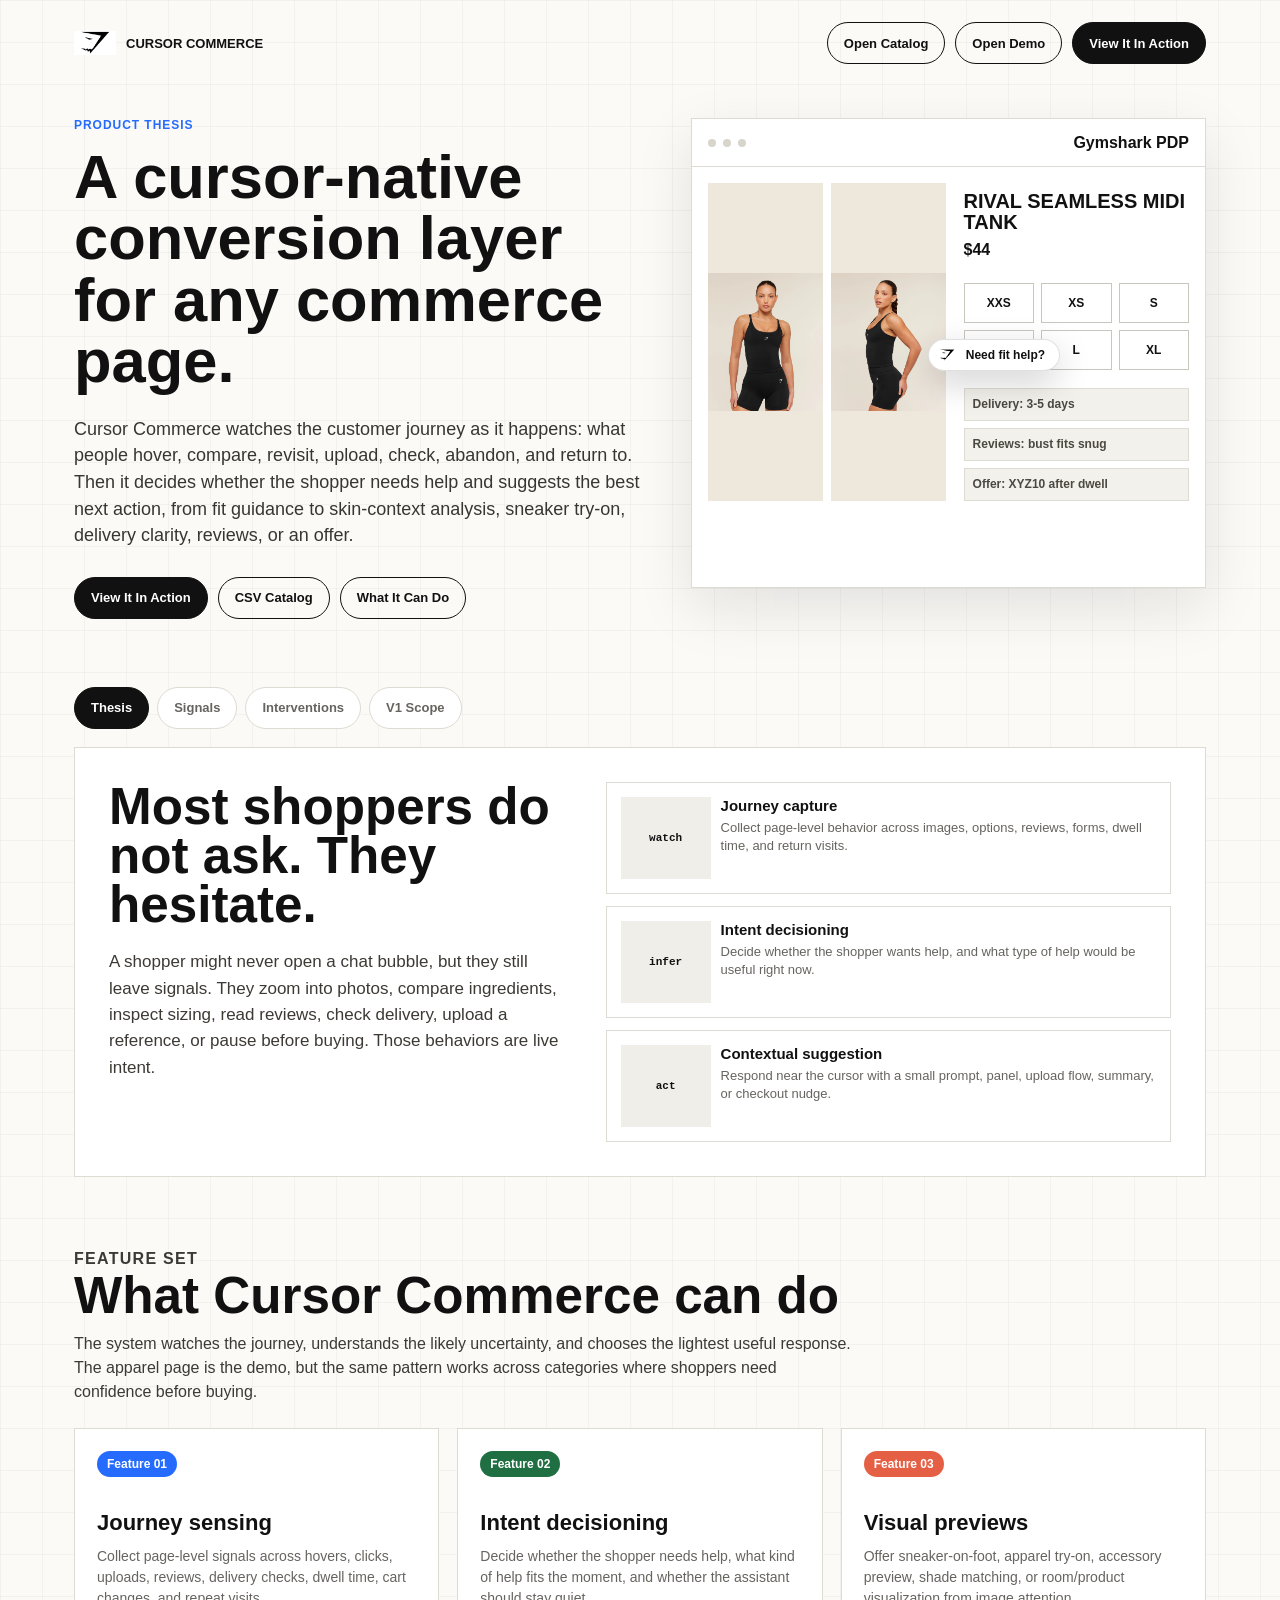
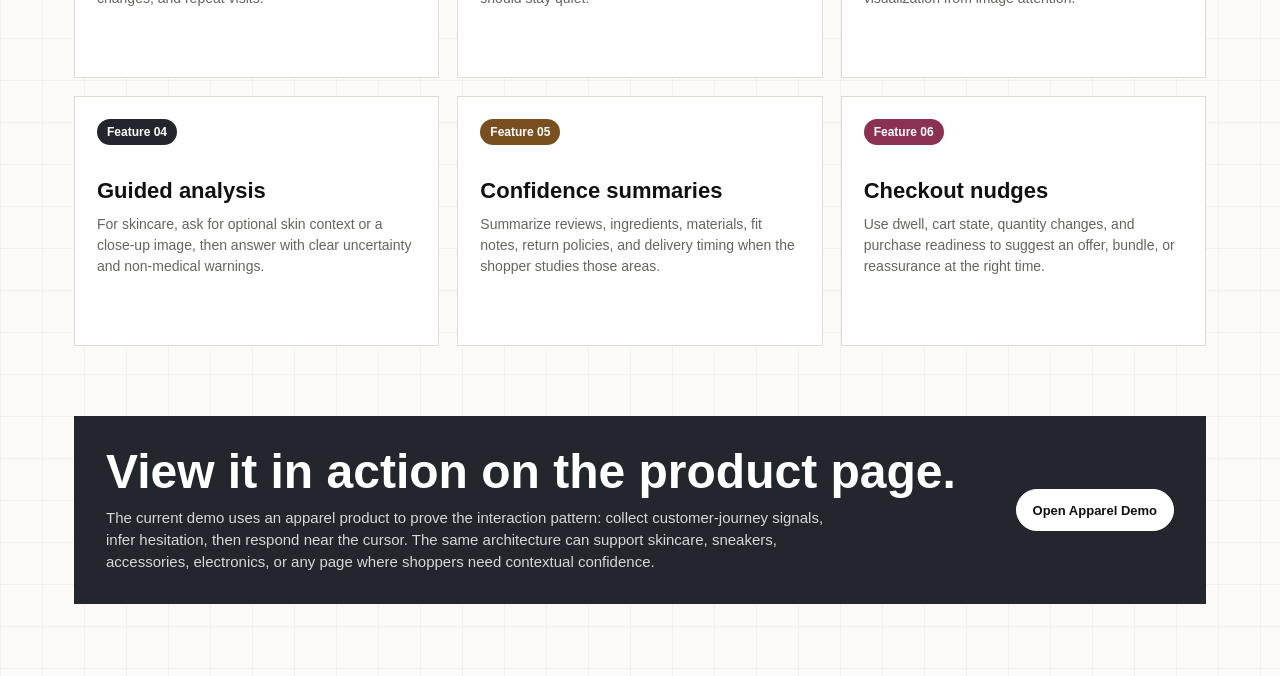
==== commit 43cf7858: "Add CSV catalog and OpenAI transcription support" ====
--- a/thesis.html
+++ b/thesis.html
@@ -530,6 +530,7 @@
           <span>Cursor Commerce</span>
         </a>
         <div class="nav-actions">
+          <a class="button" href="./marketplace.html">Open Catalog</a>
           <a class="button" href="./demo-apparel-page.html">Open Demo</a>
           <a class="button primary" href="#view-action">View It In Action</a>
         </div>
@@ -546,6 +547,7 @@
           </p>
           <div class="hero-actions">
             <a class="button primary" href="./demo-apparel-page.html">View It In Action</a>
+            <a class="button" href="./marketplace.html">CSV Catalog</a>
             <a class="button" href="#features">What It Can Do</a>
           </div>
         </div>
